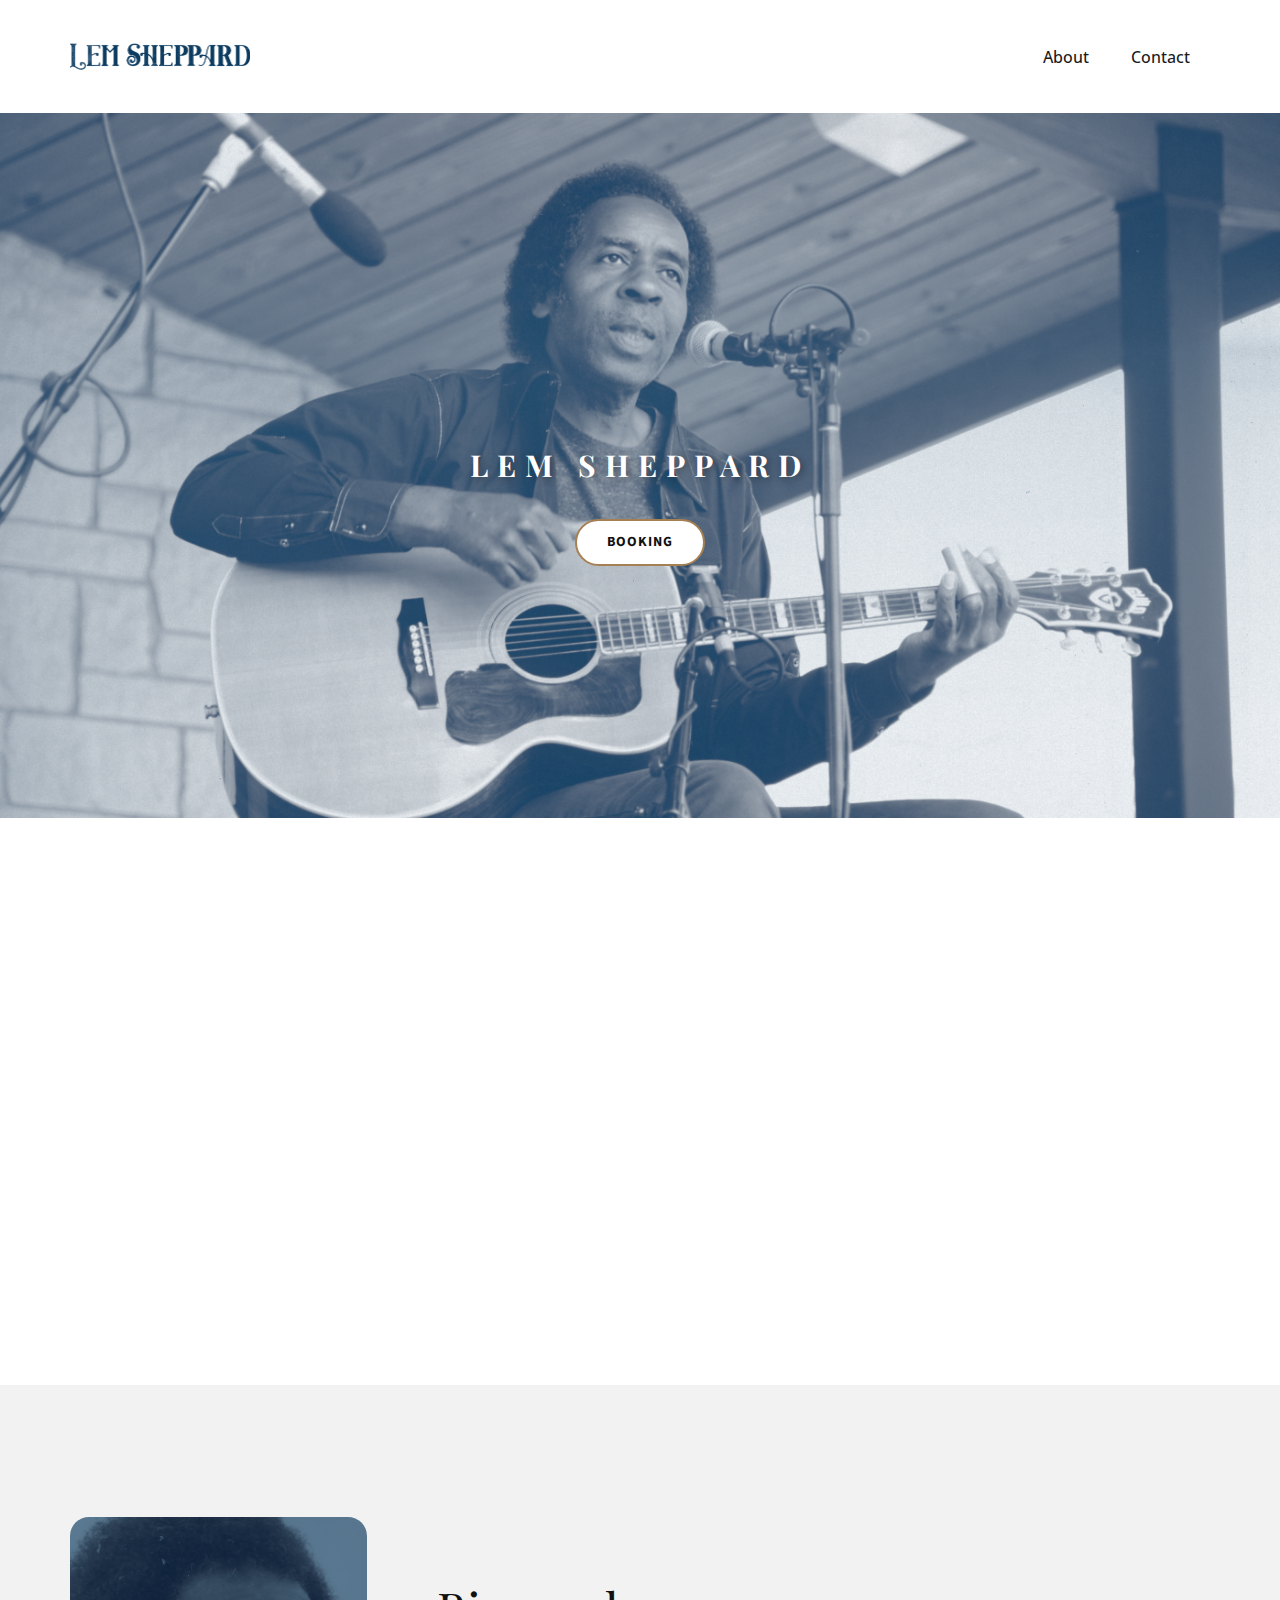
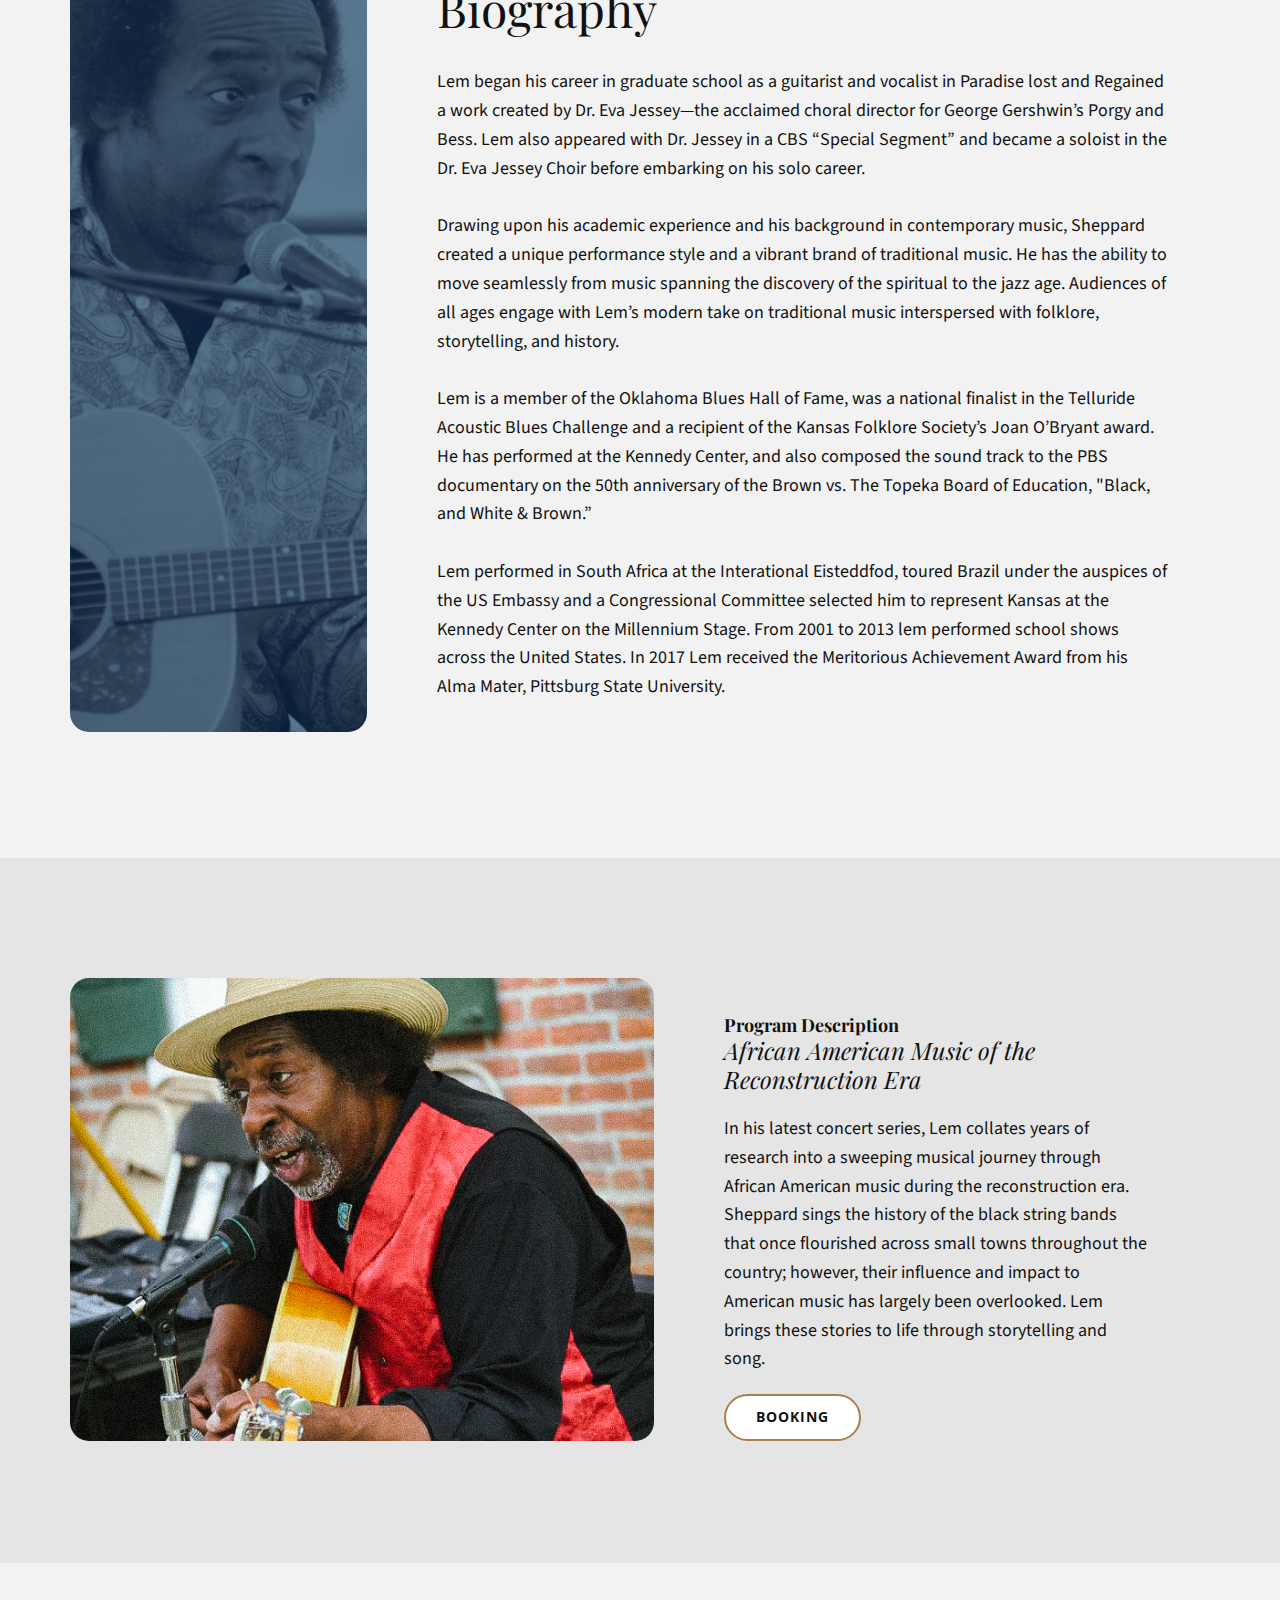
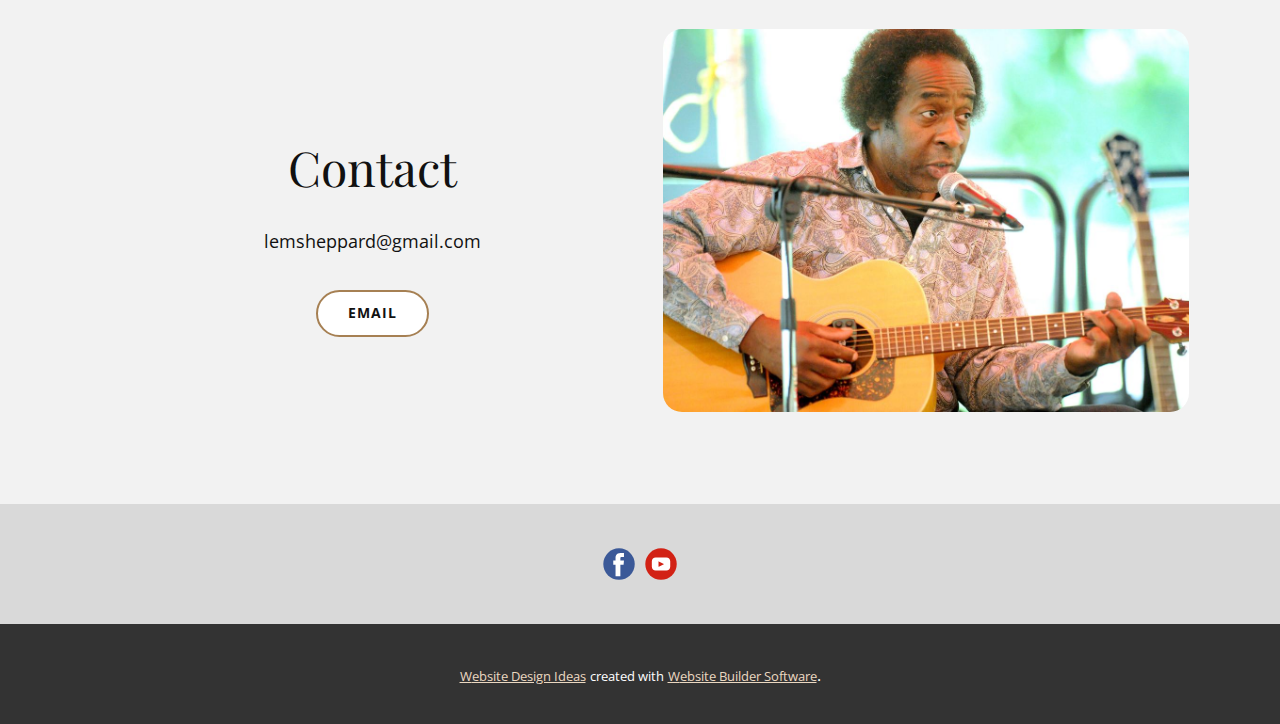
==== index.html @ 1382c508 "Image" ====
<!DOCTYPE html>
<html style="font-size: 16px;" lang="en"><head>
    <meta name="viewport" content="width=device-width, initial-scale=1.0">
    <meta charset="utf-8">
    <meta name="keywords" content="Lem Sheppard, About">
    <meta name="description" content="">
    <title>Home</title>
    <link rel="stylesheet" href="nicepage.css" media="screen">
<link rel="stylesheet" href="Home.css" media="screen">
    <script class="u-script" type="text/javascript" src="jquery.js" defer=""></script>
    <script class="u-script" type="text/javascript" src="nicepage.js" defer=""></script>
    <meta name="generator" content="Nicepage 5.19.2, nicepage.com">
    <link id="u-theme-google-font" rel="stylesheet" href="https://fonts.googleapis.com/css?family=Roboto:100,100i,300,300i,400,400i,500,500i,700,700i,900,900i|Open+Sans:300,300i,400,400i,500,500i,600,600i,700,700i,800,800i">
    <link id="u-page-google-font" rel="stylesheet" href="https://fonts.googleapis.com/css?family=Playfair+Display:400,400i,500,500i,600,600i,700,700i,800,800i,900,900i|Source+Sans+Pro:200,200i,300,300i,400,400i,600,600i,700,700i,900,900i">
    
    
    
    
    
    
    
    <script type="application/ld+json">{
		"@context": "http://schema.org",
		"@type": "Organization",
		"name": "",
		"logo": "/images/Lem-Sheppard-Logo.png",
		"sameAs": [
				"https://www.facebook.com/lemuel.sheppard.3",
				"https://www.youtube.com/channel/UC4E6Z-RGuRKUv-b1ThiVQuw"
		]
}</script>
    <meta name="theme-color" content="#a68053">
    <meta property="og:title" content="Home">
    <meta property="og:type" content="website">
  <meta data-intl-tel-input-cdn-path="intlTelInput/"></head>
  <body data-home-page="Home.html" data-home-page-title="Home" data-path-to-root="/" class="u-body u-xl-mode" data-lang="en"><header class="u-clearfix u-header" id="sec-b080" data-animation-name="" data-animation-duration="0" data-animation-delay="0" data-animation-direction=""><div class="u-clearfix u-sheet u-sheet-1">
        <a href="https://nicepage.com" class="u-image u-logo u-image-1" data-image-width="1450" data-image-height="263">
          <img src="/images/Lem-Sheppard-Logo.png" class="u-logo-image u-logo-image-1">
        </a>
        <nav class="u-menu u-menu-one-level u-offcanvas u-menu-1">
          <div class="menu-collapse" style="font-size: 1rem; letter-spacing: 0px; font-weight: 500;">
            <a class="u-button-style u-custom-active-border-color u-custom-active-color u-custom-border u-custom-border-color u-custom-borders u-custom-hover-border-color u-custom-hover-color u-custom-left-right-menu-spacing u-custom-padding-bottom u-custom-text-active-color u-custom-text-color u-custom-text-hover-color u-custom-top-bottom-menu-spacing u-nav-link u-text-active-palette-1-base u-text-hover-palette-2-base" href="#">
              <svg class="u-svg-link" viewBox="0 0 24 24"><use xmlns:xlink="http://www.w3.org/1999/xlink" xlink:href="#menu-hamburger"></use></svg>
              <svg class="u-svg-content" version="1.1" id="menu-hamburger" viewBox="0 0 16 16" x="0px" y="0px" xmlns:xlink="http://www.w3.org/1999/xlink" xmlns="http://www.w3.org/2000/svg"><g><rect y="1" width="16" height="2"></rect><rect y="7" width="16" height="2"></rect><rect y="13" width="16" height="2"></rect>
</g></svg>
            </a>
          </div>
          <div class="u-custom-menu u-nav-container">
            <ul class="u-nav u-spacing-2 u-unstyled u-nav-1"><li class="u-nav-item"><a class="u-active-grey-5 u-border-active-palette-1-base u-border-hover-palette-1-light-1 u-border-no-left u-border-no-right u-border-no-top u-button-style u-hover-grey-10 u-nav-link u-text-active-grey-90 u-text-grey-90 u-text-hover-grey-90" href="/Home.html#sec-4e2d" style="padding: 10px 20px;">About</a>
</li><li class="u-nav-item"><a class="u-active-grey-5 u-border-active-palette-1-base u-border-hover-palette-1-light-1 u-border-no-left u-border-no-right u-border-no-top u-button-style u-hover-grey-10 u-nav-link u-text-active-grey-90 u-text-grey-90 u-text-hover-grey-90" href="/Home.html#sec-e473" style="padding: 10px 20px;">Contact</a>
</li></ul>
          </div>
          <div class="u-custom-menu u-nav-container-collapse">
            <div class="u-black u-container-style u-inner-container-layout u-opacity u-opacity-95 u-sidenav">
              <div class="u-inner-container-layout u-sidenav-overflow">
                <div class="u-menu-close"></div>
                <ul class="u-align-center u-nav u-popupmenu-items u-unstyled u-nav-2"><li class="u-nav-item"><a class="u-button-style u-nav-link" href="/Home.html#sec-4e2d">About</a>
</li><li class="u-nav-item"><a class="u-button-style u-nav-link" href="/Home.html#sec-e473">Contact</a>
</li></ul>
              </div>
            </div>
            <div class="u-black u-menu-overlay u-opacity u-opacity-70"></div>
          </div>
        </nav>
      </div></header>
    <section class="skrollable u-clearfix u-image u-section-1" id="carousel_2d9d" data-image-width="1397" data-image-height="927">
      <div class="u-clearfix u-sheet u-sheet-1">
        <h1 class="u-align-center u-custom-font u-font-playfair-display u-text u-text-1">Lem Sheppard</h1>
        <a href="https://nicepage.com/website-design" class="u-border-2 u-border-hover-palette-1-base u-border-palette-1-base u-btn u-btn-round u-button-style u-custom-font u-font-source-sans-pro u-hover-palette-1-base u-radius-50 u-white u-btn-1">Booking</a>
      </div>
    </section>
    <section class="u-clearfix u-section-2" id="sec-7261">
      <div class="u-clearfix u-sheet u-sheet-1">
        <div class="u-clearfix u-custom-html u-expanded-width u-custom-html-1">
          <iframe style="border-radius:12px" src="https://open.spotify.com/embed/album/4ti6ugSl0RrX46GzfVnJ0S?utm_source=generator" width="100%" height="352" frameborder="0" allowfullscreen="" allow="autoplay; clipboard-write; encrypted-media; fullscreen; picture-in-picture" loading="lazy"></iframe>
        </div>
      </div>
    </section>
    <section class="u-clearfix u-grey-5 u-section-3" id="sec-4e2d">
      <div class="u-clearfix u-sheet u-sheet-1">
        <div class="data-layout-selected u-clearfix u-expanded-width u-gutter-10 u-layout-wrap u-layout-wrap-1">
          <div class="u-layout" style="">
            <div class="u-layout-row" style="">
              <div class="u-align-center u-container-style u-image u-image-round u-layout-cell u-left-cell u-radius-24 u-size-16 u-size-xs-60 u-image-1" src="" data-image-width="1203" data-image-height="813">
                <div class="u-container-layout u-valign-middle u-container-layout-1" src=""></div>
              </div>
              <div class="u-align-left u-container-style u-layout-cell u-right-cell u-size-44 u-size-xs-60 u-layout-cell-2" src="">
                <div class="u-container-layout u-container-layout-2">
                  <h2 class="u-text u-text-1">Biography</h2>
                  <p class="u-custom-font u-font-source-sans-pro u-text u-text-2">Lem began his career in graduate school as a guitarist and vocalist in Paradise lost and Regained a work created by Dr. Eva Jessey—the acclaimed choral director for George Gershwin’s Porgy and Bess. Lem also appeared with Dr. Jessey in a CBS “Special Segment” and became a soloist in the Dr. Eva Jessey Choir before embarking on his solo career.&nbsp;<br>
                    <br>Drawing upon his academic experience and his background in contemporary music, Sheppard created a unique performance style and a vibrant brand of traditional music. He has the ability to move seamlessly from music spanning the discovery of the spiritual to the jazz age.&nbsp;Audiences of all ages engage with Lem’s modern take on traditional music interspersed with folklore, storytelling, and history.<br>
                    <br>Lem is a member of the Oklahoma Blues Hall of Fame, was a national finalist in the Telluride Acoustic Blues Challenge and a recipient of the Kansas Folklore Society’s Joan O’Bryant award. He has performed at the Kennedy Center, and also composed the sound track to the PBS documentary on the 50th anniversary of the Brown vs. The Topeka Board of Education, "Black, and White &amp; Brown.”&nbsp;<br>
                    <br>Lem performed in South Africa at the Interational Eisteddfod, toured Brazil under the auspices of the US Embassy and a Congressional Committee selected him to represent Kansas at the Kennedy Center on the Millennium Stage. From 2001 to 2013 lem performed school shows across the United States. In 2017 Lem received the Meritorious Achievement Award from his Alma Mater, Pittsburg State University.<br>
                  </p>
                </div>
              </div>
            </div>
          </div>
        </div>
      </div>
    </section>
    <section class="u-clearfix u-grey-10 u-section-4" id="sec-5adb">
      <div class="u-clearfix u-sheet u-sheet-1">
        <div class="data-layout-selected u-clearfix u-expanded-width u-gutter-10 u-layout-wrap u-layout-wrap-1">
          <div class="u-layout" style="">
            <div class="u-layout-row" style="">
              <div class="u-align-center u-container-style u-image u-image-round u-layout-cell u-left-cell u-radius-24 u-size-31 u-size-xs-60 u-image-1" src="" data-image-width="640" data-image-height="960">
                <div class="u-container-layout u-container-layout-1" src=""></div>
              </div>
              <div class="u-align-left u-container-style u-layout-cell u-right-cell u-size-29 u-size-xs-60 u-layout-cell-2" src="">
                <div class="u-container-layout u-container-layout-2">
                  <h3 class="u-custom-font u-font-playfair-display u-text u-text-default u-text-1">
                    <span style="font-size: 1.125rem;">Program Description</span>
                    <br>
                    <span style="font-weight: 400; font-style: italic;">African American Music of the Reconstruction Era&nbsp;</span>
                  </h3>
                  <p class="u-custom-font u-font-source-sans-pro u-text u-text-2">In his latest concert series, Lem collates years of research into a sweeping musical journey through African American music during the reconstruction era. Sheppard sings the history of the black string bands that once flourished across small towns throughout the country; however, their influence and impact to American music has largely been overlooked. Lem brings these stories to life through storytelling and song.<br>
                  </p>
                  <a href="https://nicepage.com/website-design" class="u-border-2 u-border-hover-palette-1-base u-border-palette-1-base u-btn u-btn-round u-button-style u-hover-palette-1-base u-radius-50 u-white u-btn-1">Booking</a>
                </div>
              </div>
            </div>
          </div>
        </div>
      </div>
    </section>
    <section class="u-clearfix u-grey-5 u-section-5" id="sec-e473">
      <div class="u-clearfix u-sheet u-sheet-1">
        <div class="custom-expanded data-layout-selected u-clearfix u-gutter-10 u-layout-wrap u-layout-wrap-1">
          <div class="u-layout" style="">
            <div class="u-layout-row" style="">
              <div class="u-container-style u-layout-cell u-left-cell u-size-31 u-size-xs-60 u-layout-cell-1" src="">
                <div class="u-container-layout u-container-layout-1">
                  <h2 class="u-align-center u-text u-text-default u-text-1">Contact</h2>
                  <p class="u-align-center u-text u-text-2">lemsheppard@gmail.com</p>
                  <a href="https://nicepage.com/website-design" class="u-border-2 u-border-hover-palette-1-base u-border-palette-1-base u-btn u-btn-round u-button-style u-hover-palette-1-base u-radius-50 u-white u-btn-1">Email</a>
                </div>
              </div>
              <div class="u-align-center u-container-style u-image u-image-round u-layout-cell u-radius-24 u-right-cell u-size-29 u-size-xs-60 u-image-1" src="" data-image-width="1200" data-image-height="813">
                <div class="u-container-layout u-valign-middle u-container-layout-2" src=""></div>
              </div>
            </div>
          </div>
        </div>
      </div>
    </section>
    
    
    
    <footer class="u-clearfix u-footer u-grey-15" id="sec-f20f"><div class="u-clearfix u-sheet u-sheet-1">
        <div class="u-align-left u-social-icons u-spacing-10 u-social-icons-1">
          <a class="u-social-url" title="facebook" target="_blank" href="https://www.facebook.com/lemuel.sheppard.3"><span class="u-icon u-social-facebook u-social-icon u-icon-1"><svg class="u-svg-link" preserveAspectRatio="xMidYMin slice" viewBox="0 0 112 112" style=""><use xmlns:xlink="http://www.w3.org/1999/xlink" xlink:href="#svg-12d5"></use></svg><svg class="u-svg-content" viewBox="0 0 112 112" x="0" y="0" id="svg-12d5"><circle fill="currentColor" cx="56.1" cy="56.1" r="55"></circle><path fill="#FFFFFF" d="M73.5,31.6h-9.1c-1.4,0-3.6,0.8-3.6,3.9v8.5h12.6L72,58.3H60.8v40.8H43.9V58.3h-8V43.9h8v-9.2
      c0-6.7,3.1-17,17-17h12.5v13.9H73.5z"></path></svg></span>
          </a>
          <a class="u-social-url" target="_blank" data-type="YouTube" title="YouTube" href="https://www.youtube.com/channel/UC4E6Z-RGuRKUv-b1ThiVQuw"><span class="u-icon u-social-icon u-social-youtube u-icon-2"><svg class="u-svg-link" preserveAspectRatio="xMidYMin slice" viewBox="0 0 112 112" style=""><use xmlns:xlink="http://www.w3.org/1999/xlink" xlink:href="#svg-2d95"></use></svg><svg class="u-svg-content" viewBox="0 0 112 112" x="0" y="0" id="svg-2d95"><circle fill="currentColor" cx="56.1" cy="56.1" r="55"></circle><path fill="#FFFFFF" d="M74.9,33.3H37.3c-7.4,0-13.4,6-13.4,13.4v18.8c0,7.4,6,13.4,13.4,13.4h37.6c7.4,0,13.4-6,13.4-13.4V46.7 C88.3,39.3,82.3,33.3,74.9,33.3L74.9,33.3z M65.9,57l-17.6,8.4c-0.5,0.2-1-0.1-1-0.6V47.5c0-0.5,0.6-0.9,1-0.6l17.6,8.9 C66.4,56,66.4,56.8,65.9,57L65.9,57z"></path></svg></span>
          </a>
        </div>
      </div></footer>
    <section class="u-backlink u-clearfix u-grey-80">
      <a class="u-link" href="https://nicepage.com/website-design" target="_blank">
        <span>Website Design Ideas</span>
      </a>
      <p class="u-text">
        <span>created with</span>
      </p>
      <a class="u-link" href="" target="_blank">
        <span>Website Builder Software</span>
      </a>. 
    </section>
  
</body></html>
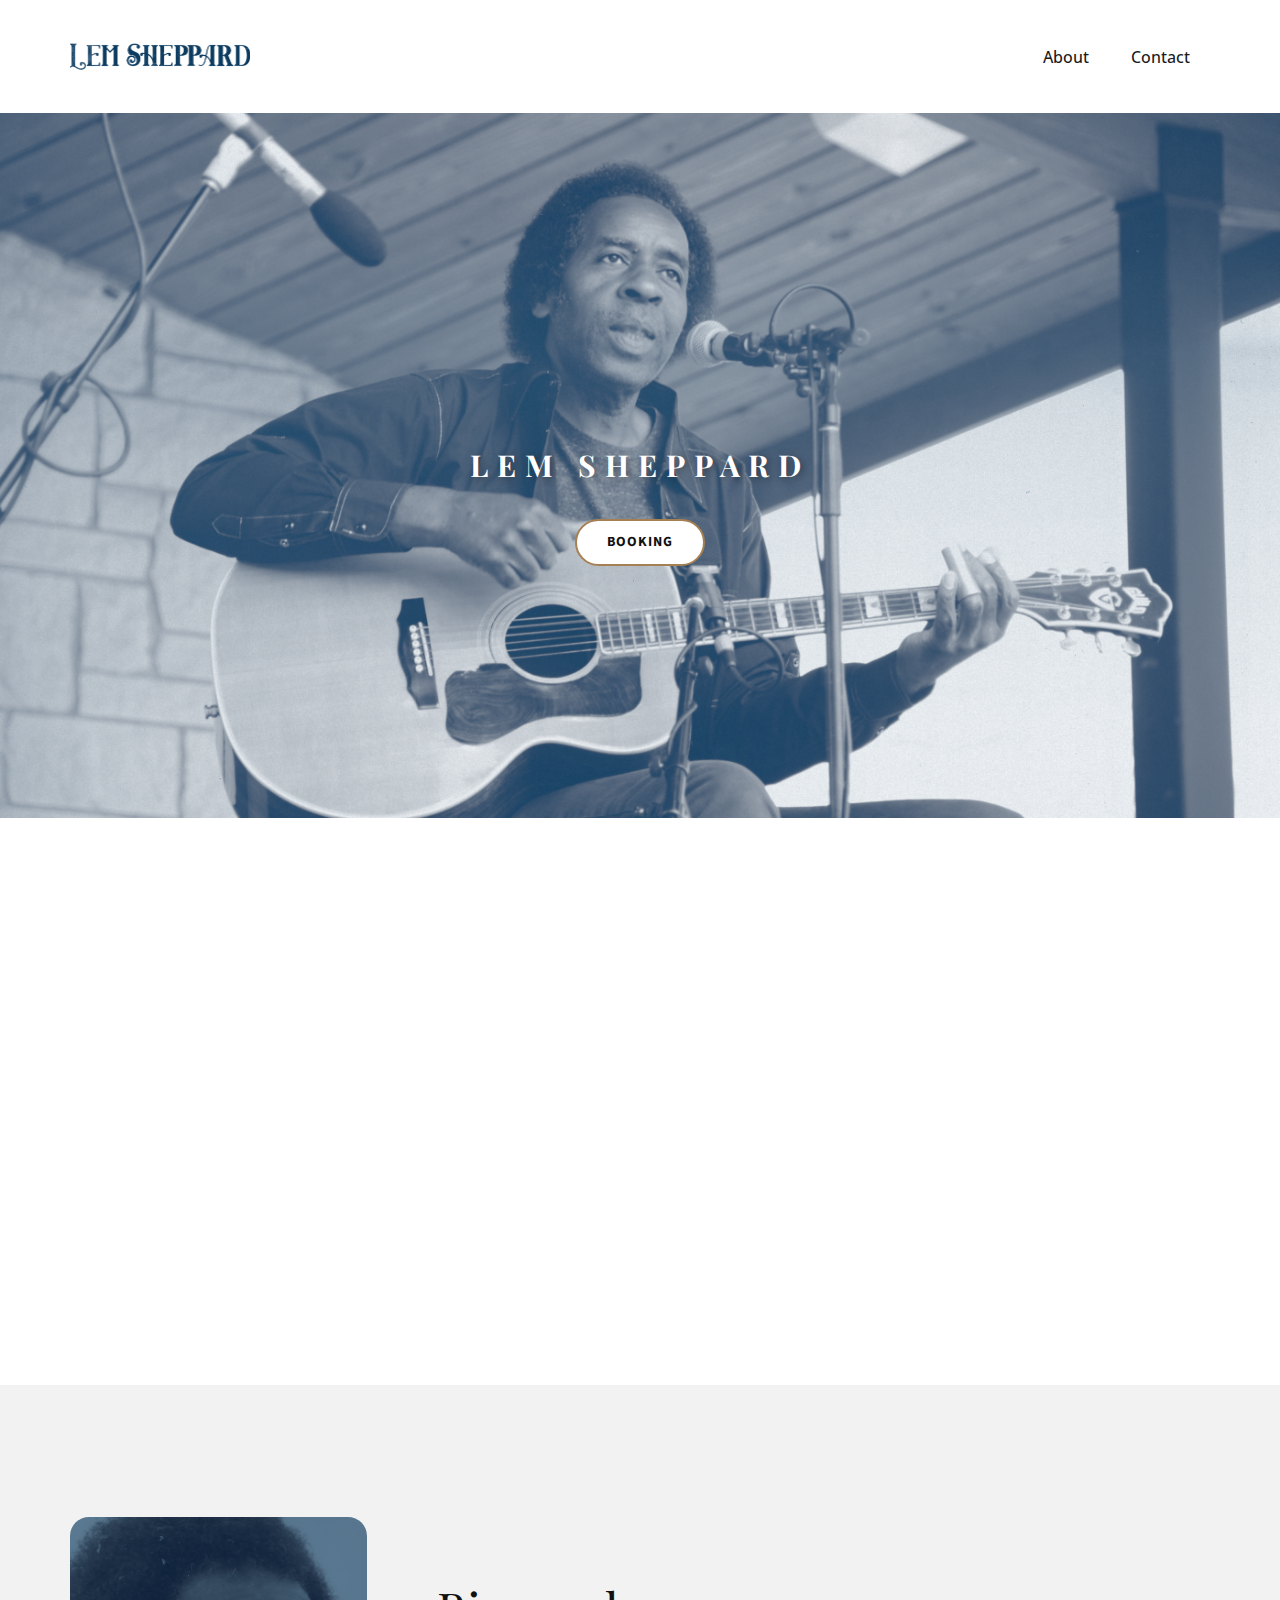
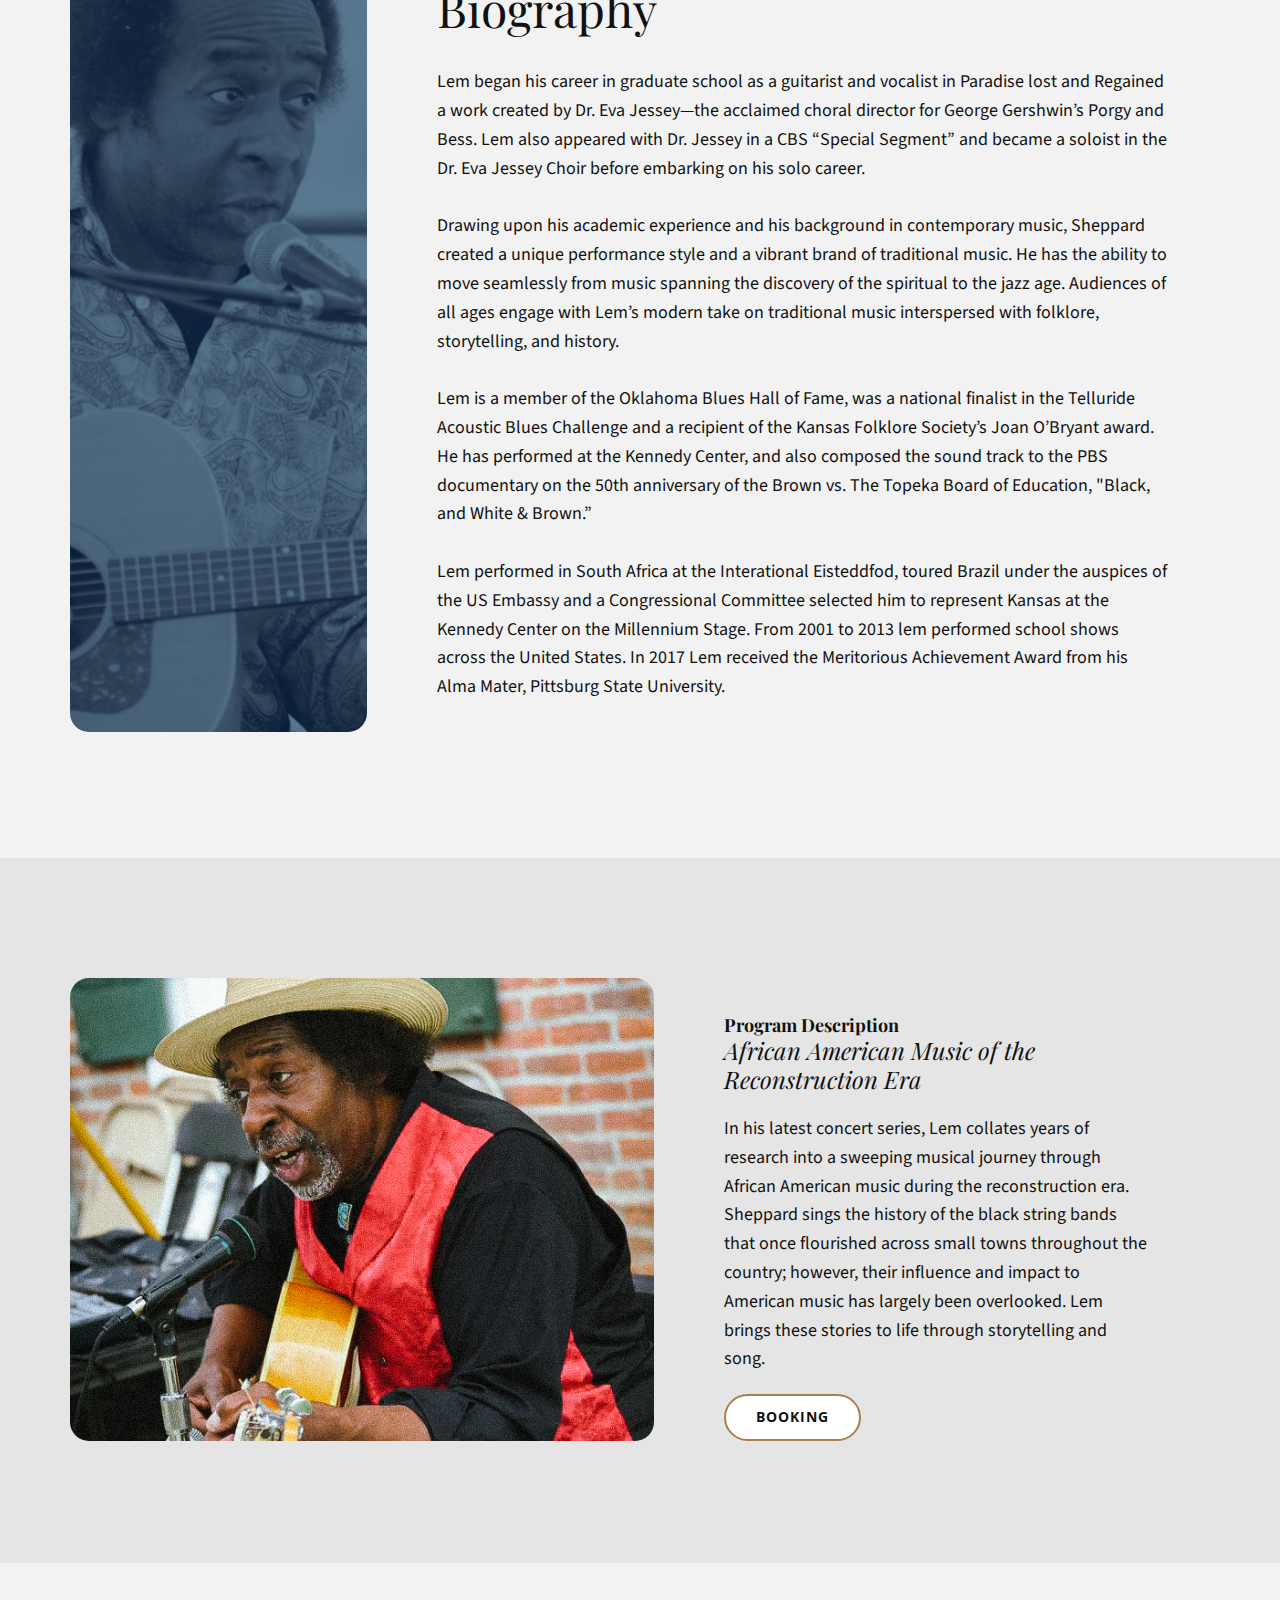
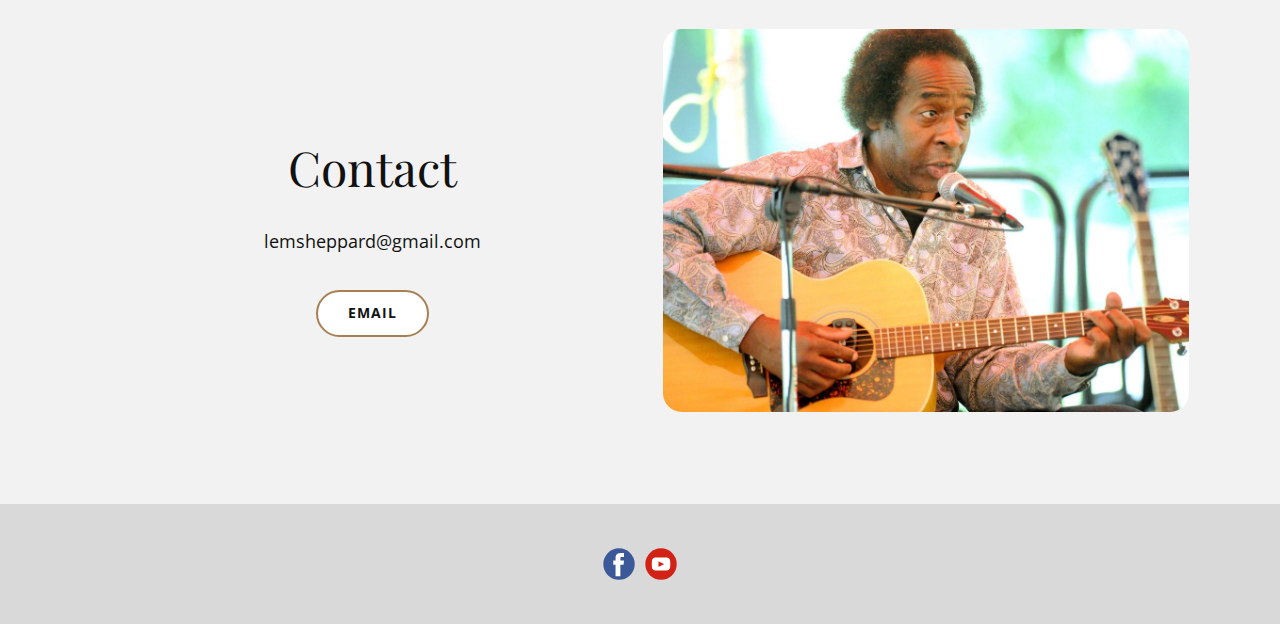
==== commit 8a6dbbd2: "Update index.html" ====
--- a/index.html
+++ b/index.html
@@ -23,7 +23,7 @@
 		"@context": "http://schema.org",
 		"@type": "Organization",
 		"name": "",
-		"logo": "/images/Lem-Sheppard-Logo.png",
+		"logo": "images/Lem-Sheppard-Logo.png",
 		"sameAs": [
 				"https://www.facebook.com/lemuel.sheppard.3",
 				"https://www.youtube.com/channel/UC4E6Z-RGuRKUv-b1ThiVQuw"
@@ -33,9 +33,9 @@
     <meta property="og:title" content="Home">
     <meta property="og:type" content="website">
   <meta data-intl-tel-input-cdn-path="intlTelInput/"></head>
-  <body data-home-page="Home.html" data-home-page-title="Home" data-path-to-root="/" class="u-body u-xl-mode" data-lang="en"><header class="u-clearfix u-header" id="sec-b080" data-animation-name="" data-animation-duration="0" data-animation-delay="0" data-animation-direction=""><div class="u-clearfix u-sheet u-sheet-1">
-        <a href="https://nicepage.com" class="u-image u-logo u-image-1" data-image-width="1450" data-image-height="263">
-          <img src="/images/Lem-Sheppard-Logo.png" class="u-logo-image u-logo-image-1">
+  <body data-home-page="Home.html" data-home-page-title="Home" data-path-to-root="./" class="u-body u-xl-mode" data-lang="en"><header class="u-clearfix u-header" id="sec-b080" data-animation-name="" data-animation-duration="0" data-animation-delay="0" data-animation-direction=""><div class="u-clearfix u-sheet u-sheet-1">
+        <a href="Home.html" class="u-image u-logo u-image-1" data-image-width="1450" data-image-height="263" title="Home">
+          <img src="images/Lem-Sheppard-Logo.png" class="u-logo-image u-logo-image-1">
         </a>
         <nav class="u-menu u-menu-one-level u-offcanvas u-menu-1">
           <div class="menu-collapse" style="font-size: 1rem; letter-spacing: 0px; font-weight: 500;">
@@ -46,16 +46,16 @@
             </a>
           </div>
           <div class="u-custom-menu u-nav-container">
-            <ul class="u-nav u-spacing-2 u-unstyled u-nav-1"><li class="u-nav-item"><a class="u-active-grey-5 u-border-active-palette-1-base u-border-hover-palette-1-light-1 u-border-no-left u-border-no-right u-border-no-top u-button-style u-hover-grey-10 u-nav-link u-text-active-grey-90 u-text-grey-90 u-text-hover-grey-90" href="/Home.html#sec-4e2d" style="padding: 10px 20px;">About</a>
-</li><li class="u-nav-item"><a class="u-active-grey-5 u-border-active-palette-1-base u-border-hover-palette-1-light-1 u-border-no-left u-border-no-right u-border-no-top u-button-style u-hover-grey-10 u-nav-link u-text-active-grey-90 u-text-grey-90 u-text-hover-grey-90" href="/Home.html#sec-e473" style="padding: 10px 20px;">Contact</a>
+            <ul class="u-nav u-spacing-2 u-unstyled u-nav-1"><li class="u-nav-item"><a class="u-active-grey-5 u-border-active-palette-1-base u-border-hover-palette-1-light-1 u-border-no-left u-border-no-right u-border-no-top u-button-style u-hover-grey-10 u-nav-link u-text-active-grey-90 u-text-grey-90 u-text-hover-grey-90" href="Home.html#sec-4e2d" style="padding: 10px 20px;">About</a>
+</li><li class="u-nav-item"><a class="u-active-grey-5 u-border-active-palette-1-base u-border-hover-palette-1-light-1 u-border-no-left u-border-no-right u-border-no-top u-button-style u-hover-grey-10 u-nav-link u-text-active-grey-90 u-text-grey-90 u-text-hover-grey-90" href="Home.html#sec-e473" style="padding: 10px 20px;">Contact</a>
 </li></ul>
           </div>
           <div class="u-custom-menu u-nav-container-collapse">
             <div class="u-black u-container-style u-inner-container-layout u-opacity u-opacity-95 u-sidenav">
               <div class="u-inner-container-layout u-sidenav-overflow">
                 <div class="u-menu-close"></div>
-                <ul class="u-align-center u-nav u-popupmenu-items u-unstyled u-nav-2"><li class="u-nav-item"><a class="u-button-style u-nav-link" href="/Home.html#sec-4e2d">About</a>
-</li><li class="u-nav-item"><a class="u-button-style u-nav-link" href="/Home.html#sec-e473">Contact</a>
+                <ul class="u-align-center u-nav u-popupmenu-items u-unstyled u-nav-2"><li class="u-nav-item"><a class="u-button-style u-nav-link" href="Home.html#sec-4e2d">About</a>
+</li><li class="u-nav-item"><a class="u-button-style u-nav-link" href="Home.html#sec-e473">Contact</a>
 </li></ul>
               </div>
             </div>
@@ -66,7 +66,7 @@
     <section class="skrollable u-clearfix u-image u-section-1" id="carousel_2d9d" data-image-width="1397" data-image-height="927">
       <div class="u-clearfix u-sheet u-sheet-1">
         <h1 class="u-align-center u-custom-font u-font-playfair-display u-text u-text-1">Lem Sheppard</h1>
-        <a href="https://nicepage.com/website-design" class="u-border-2 u-border-hover-palette-1-base u-border-palette-1-base u-btn u-btn-round u-button-style u-custom-font u-font-source-sans-pro u-hover-palette-1-base u-radius-50 u-white u-btn-1">Booking</a>
+        <a href="mailto:lemsheppard@gmail.com" class="u-border-2 u-border-hover-palette-1-base u-border-palette-1-base u-btn u-btn-round u-button-style u-custom-font u-font-source-sans-pro u-hover-palette-1-base u-radius-50 u-white u-btn-1">Booking</a>
       </div>
     </section>
     <section class="u-clearfix u-section-2" id="sec-7261">
@@ -116,7 +116,7 @@
                   </h3>
                   <p class="u-custom-font u-font-source-sans-pro u-text u-text-2">In his latest concert series, Lem collates years of research into a sweeping musical journey through African American music during the reconstruction era. Sheppard sings the history of the black string bands that once flourished across small towns throughout the country; however, their influence and impact to American music has largely been overlooked. Lem brings these stories to life through storytelling and song.<br>
                   </p>
-                  <a href="https://nicepage.com/website-design" class="u-border-2 u-border-hover-palette-1-base u-border-palette-1-base u-btn u-btn-round u-button-style u-hover-palette-1-base u-radius-50 u-white u-btn-1">Booking</a>
+                  <a href="mailto:lemsheppard@gmail.com" class="u-border-2 u-border-hover-palette-1-base u-border-palette-1-base u-btn u-btn-round u-button-style u-hover-palette-1-base u-radius-50 u-white u-btn-1">Booking</a>
                 </div>
               </div>
             </div>
@@ -133,7 +133,7 @@
                 <div class="u-container-layout u-container-layout-1">
                   <h2 class="u-align-center u-text u-text-default u-text-1">Contact</h2>
                   <p class="u-align-center u-text u-text-2">lemsheppard@gmail.com</p>
-                  <a href="https://nicepage.com/website-design" class="u-border-2 u-border-hover-palette-1-base u-border-palette-1-base u-btn u-btn-round u-button-style u-hover-palette-1-base u-radius-50 u-white u-btn-1">Email</a>
+                  <a href="mailto:lemsheppard@gmail.com" class="u-border-2 u-border-hover-palette-1-base u-border-palette-1-base u-btn u-btn-round u-button-style u-hover-palette-1-base u-radius-50 u-white u-btn-1">Email</a>
                 </div>
               </div>
               <div class="u-align-center u-container-style u-image u-image-round u-layout-cell u-radius-24 u-right-cell u-size-29 u-size-xs-60 u-image-1" src="" data-image-width="1200" data-image-height="813">
@@ -156,16 +156,5 @@
           </a>
         </div>
       </div></footer>
-    <section class="u-backlink u-clearfix u-grey-80">
-      <a class="u-link" href="https://nicepage.com/website-design" target="_blank">
-        <span>Website Design Ideas</span>
-      </a>
-      <p class="u-text">
-        <span>created with</span>
-      </p>
-      <a class="u-link" href="" target="_blank">
-        <span>Website Builder Software</span>
-      </a>. 
-    </section>
   
-</body></html>+</body></html>
--- a/Home.css
+++ b/Home.css
@@ -1,5 +1,6 @@
  .u-section-1 {
-  background-image: url("/images/Dad-Duotone-2-Dark.png");
+  background-image: url("images/Dad-Duotone-2-Dark.png");
+  background-position: 50% 50%;
 }
 
 .u-section-1 .u-sheet-1 {
@@ -24,10 +25,6 @@
 }
 
 @media (max-width: 1199px) {
-   .u-section-1 {
-    background-position: 50% 50%;
-  }
-
   .u-section-1 .u-sheet-1 {
     min-height: 581px;
   }
@@ -81,7 +78,7 @@
 
 .u-section-3 .u-image-1 {
   min-height: 807px;
-  background-image: url("/images/Dad-Duotone-Dark.png");
+  background-image: url("images/Dad-Duotone-Dark.png");
   background-position: 50% 50%;
 }
 
@@ -191,7 +188,7 @@
 
 .u-section-4 .u-image-1 {
   min-height: 468px;
-  background-image: url("/images/71069959_10156888365942880_5590808024974360576_n.jpg");
+  background-image: url("images/71069959_10156888365942880_5590808024974360576_n.jpg");
   background-position: 50% 50%;
 }
 
@@ -338,7 +335,7 @@
 
 .u-section-5 .u-image-1 {
   min-height: 393px;
-  background-image: url("/images/60db62cdf21f6.image.jpg");
+  background-image: url("images/60db62cdf21f6.image.jpg");
   background-position: 50% 50%;
 }
 
